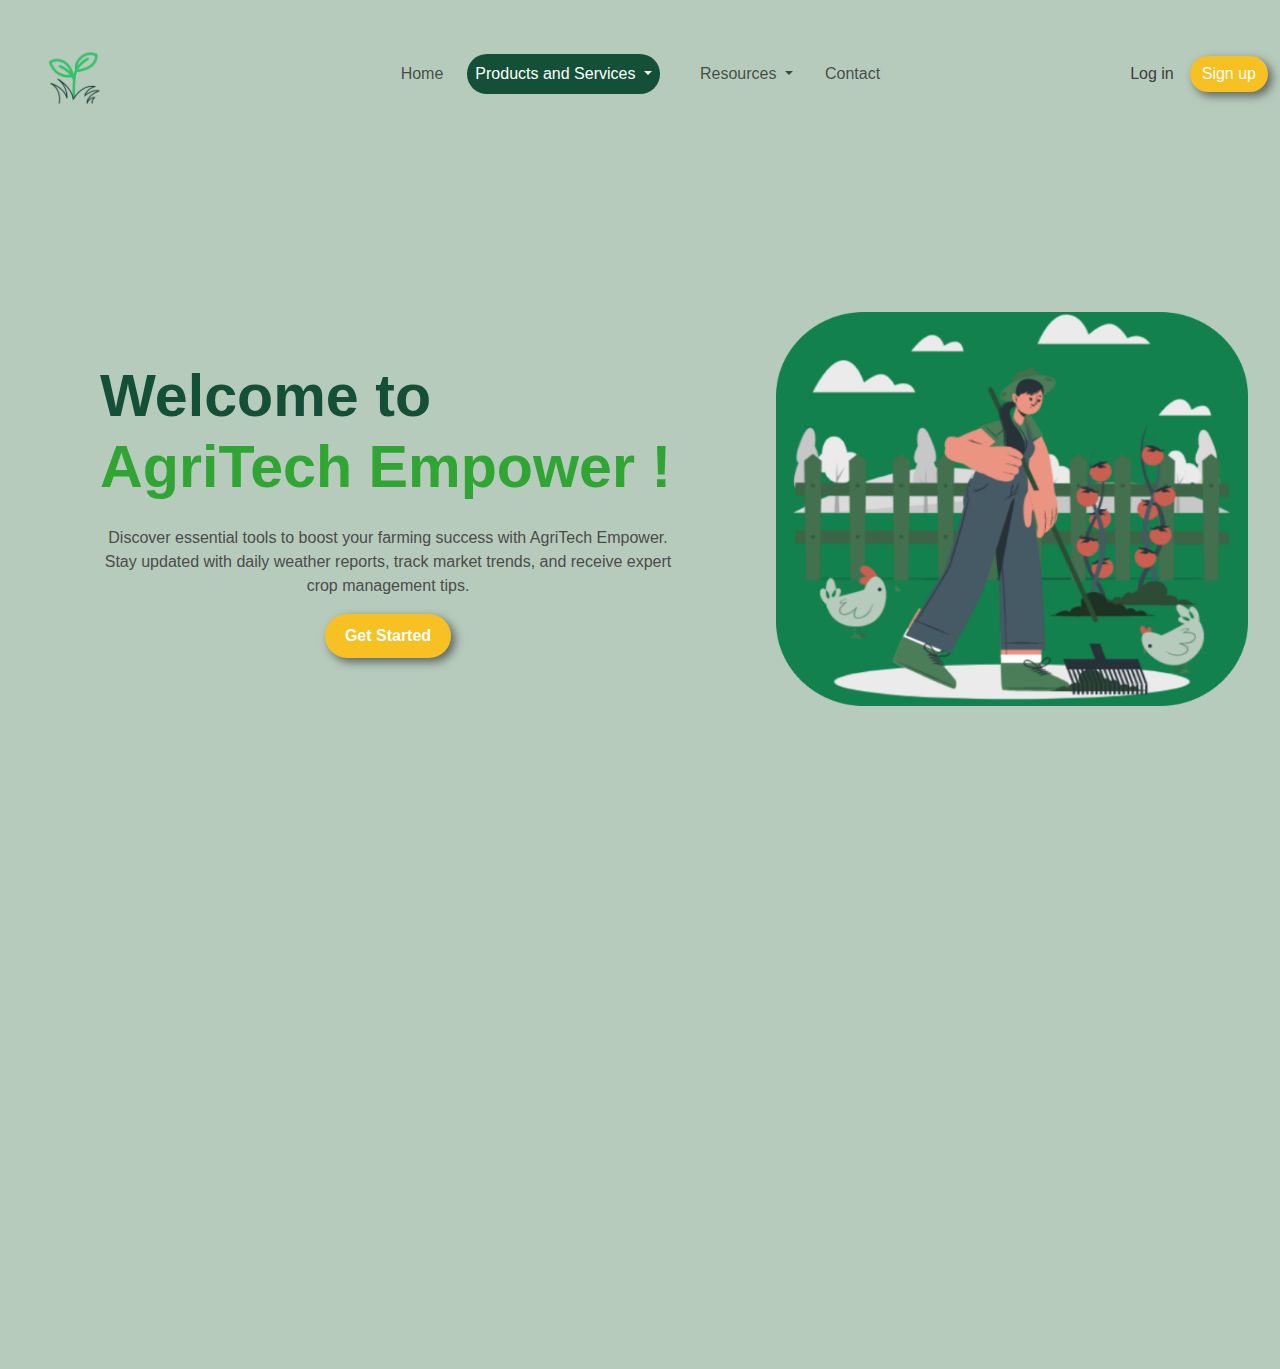
==== index.html @ 24bcfdf9 "home page" ====
<!DOCTYPE html>
<html lang="en">
<head>
    <meta charset="UTF-8">
    <meta name="viewport" content="width=device-width, initial-scale=1.0">
    <title>AgriTech-Empower</title>
    <link href="https://cdn.jsdelivr.net/npm/bootstrap@5.3.3/dist/css/bootstrap.min.css" rel="stylesheet" integrity="sha384-QWTKZyjpPEjISv5WaRU9OFeRpok6YctnYmDr5pNlyT2bRjXh0JMhjY6hW+ALEwIH" crossorigin="anonymous">
    
    <link rel="stylesheet" href="style.css">

</head>
<body>
    <!-- navbar bootstrap -->
    <nav class="navbar navbar-expand-lg" style="background-color: #B7CBBC;">
        <div class="container-fluid">
          <!-- <a class="navbar-brand" href="#">Navbar</a> -->
          <button class="navbar-toggler" type="button" data-bs-toggle="collapse" data-bs-target="#navbarSupportedContent" aria-controls="navbarSupportedContent" aria-expanded="false" aria-label="Toggle navigation">
            <span class="navbar-toggler-icon"></span>
          </button>
          <img class="navbar-brand"  src="logo.png" alt="logo" style="height: 8.29rem; width: 8.18;"
          >
          <div class="collapse navbar-collapse" id="navbarSupportedContent">
            <ul class="navbar-nav me-auto mb-2 mb-lg-0" id="navbar-nav">
                <a class="nav-link " aria-current="page" href="#">Home</a>
                
              <li class="nav-item dropdown" id="dropdown">
                <a class="nav-link dropdown-toggle" href="#" role="button" data-bs-toggle="dropdown" aria-expanded="false" style="color: white; ">
                    Products and Services 
                </a>
                <ul class="dropdown-menu">
                  <li><a class="dropdown-item" href="#">Action</a></li>
                  <li><a class="dropdown-item" href="#">Another action</a></li>
                  <li><hr class="dropdown-divider"></li>
                  <li><a class="dropdown-item" href="#">Something else here</a></li>
                </ul>
              </li>
              <li class="nav-item dropdown">
                <a class="nav-link dropdown-toggle" href="#" role="button" data-bs-toggle="dropdown" aria-expanded="false">
                    Resources
                </a>
                <ul class="dropdown-menu">
                  <li><a class="dropdown-item" href="#">Action</a></li>
                  <li><a class="dropdown-item" href="#">Another action</a></li>
                  <li><hr class="dropdown-divider"></li>
                  <li><a class="dropdown-item" href="#">Something else here</a></li>
                </ul>
              </li>
              <a class="nav-link" href="#">Contact</a>
            </ul>
            <div class="auth-buttons">
                    <a class="nav-link" href="#" style="color: #3D3C3C;">Log in</a>
                <form class="d-flex" role="search">

                  <button class="btn btn-outline-success" type="submit" style="color: white; background-color: #F7C023; border-radius: 30px; box-shadow: 4px 4px 10px rgba(0, 0, 0, 0.5); border: none;">Sign up</button>
                </form>
            </div>
            
          </div>
        </div>
      </nav>

    <!-- hero section not by bootstrap -->
     <section class="hero" class="container" >
        <div class="hero-details container-fluid">
            <h1 style="font-weight: 700;"><p>Welcome to</p>
                AgriTech Empower !
            </h1>
            <div class="hero-text">
                Discover essential tools to boost your farming
                success with AgriTech Empower. Stay updated
                with daily weather reports, track market trends,
                and receive expert crop management tips.
            </div>
            <form id="hero-form"   action="">
                <button style="font-weight: 550;">Get Started</button>
            </form>
        </div>
      
        <img src="illustration.png" alt="illustration" style="height: 24.625em; width: 29.5em; border-radius: 30px; margin-right: 2em;">


     </section>



    <div style="margin-top: 500px;"></div>
    <script src="https://cdn.jsdelivr.net/npm/@popperjs/core@2.11.8/dist/umd/popper.min.js" integrity="sha384-I7E8VVD/ismYTF4hNIPjVp/Zjvgyol6VFvRkX/vR+Vc4jQkC+hVqc2pM8ODewa9r" crossorigin="anonymous"></script>
<script src="https://cdn.jsdelivr.net/npm/bootstrap@5.3.3/dist/js/bootstrap.min.js" integrity="sha384-0pUGZvbkm6XF6gxjEnlmuGrJXVbNuzT9qBBavbLwCsOGabYfZo0T0to5eqruptLy" crossorigin="anonymous"></script>
</body>
</html>
---- style.css ----
body {
    font-family: 'Poppins', sans-serif;
    
}


.navbar-nav {
    margin: 0 auto;
 }
.nav-item {
    margin: 0 1rem; 
    color: #4B4B4B;
}

#dropdown {
    color: white;
    background-color: #144F37;
    border-radius: 30px;
}

.auth-buttons {
    display: flex;
    align-items: center;
    
}
.auth-buttons a {
    margin-right: 1rem; 
}

body {
    background-color: #B7CBBC;
}

.hero {
    /* 
    display: flex;
    justify-content: center;
    align-items: center; */
    display: flex;
    align-items: center;
    justify-content: center;
    text-align: center;
    height: 80vh;
    /* gap: 50em; */

}
.hero-details {
    display: flex;
    flex-direction: column;
    justify-content:center ;
    max-width: 600px; 
    margin: 0 auto;
    gap: 1rem;

    
}
.hero-details > h1 {
    font-size: 3.7em;
    color: #30A534;
    text-align: left;
    /* margin-top: 0; */
    /* align-self: center; */
}

#hero-form > button {
    
    background-color: #F7C023;
    color: white;
    border: none;
    border-radius: 30px;
    padding: 10px 20px;
    font-size: 16px;
    box-shadow: 4px 4px 10px rgba(0, 0, 0, 0.5);
} 

h1 > p {
    color: #144F37;
    margin: 0;
}
.hero-details > .hero-text {
    /* font-size: 5em; */
    color: #4B4B4B;
    /* padding-left: 2.5rem;
    padding-right: 31.25rem; */
    /* max-width: 250px; */
    /* align-self: center; */
}
.hero > img {
    width: 400px;
    height: 300px;
}


@media (max-width: 768px) {
    .hero img {
        display: none; 
    }

    .hero-details {
        text-align: center; 
    }
}
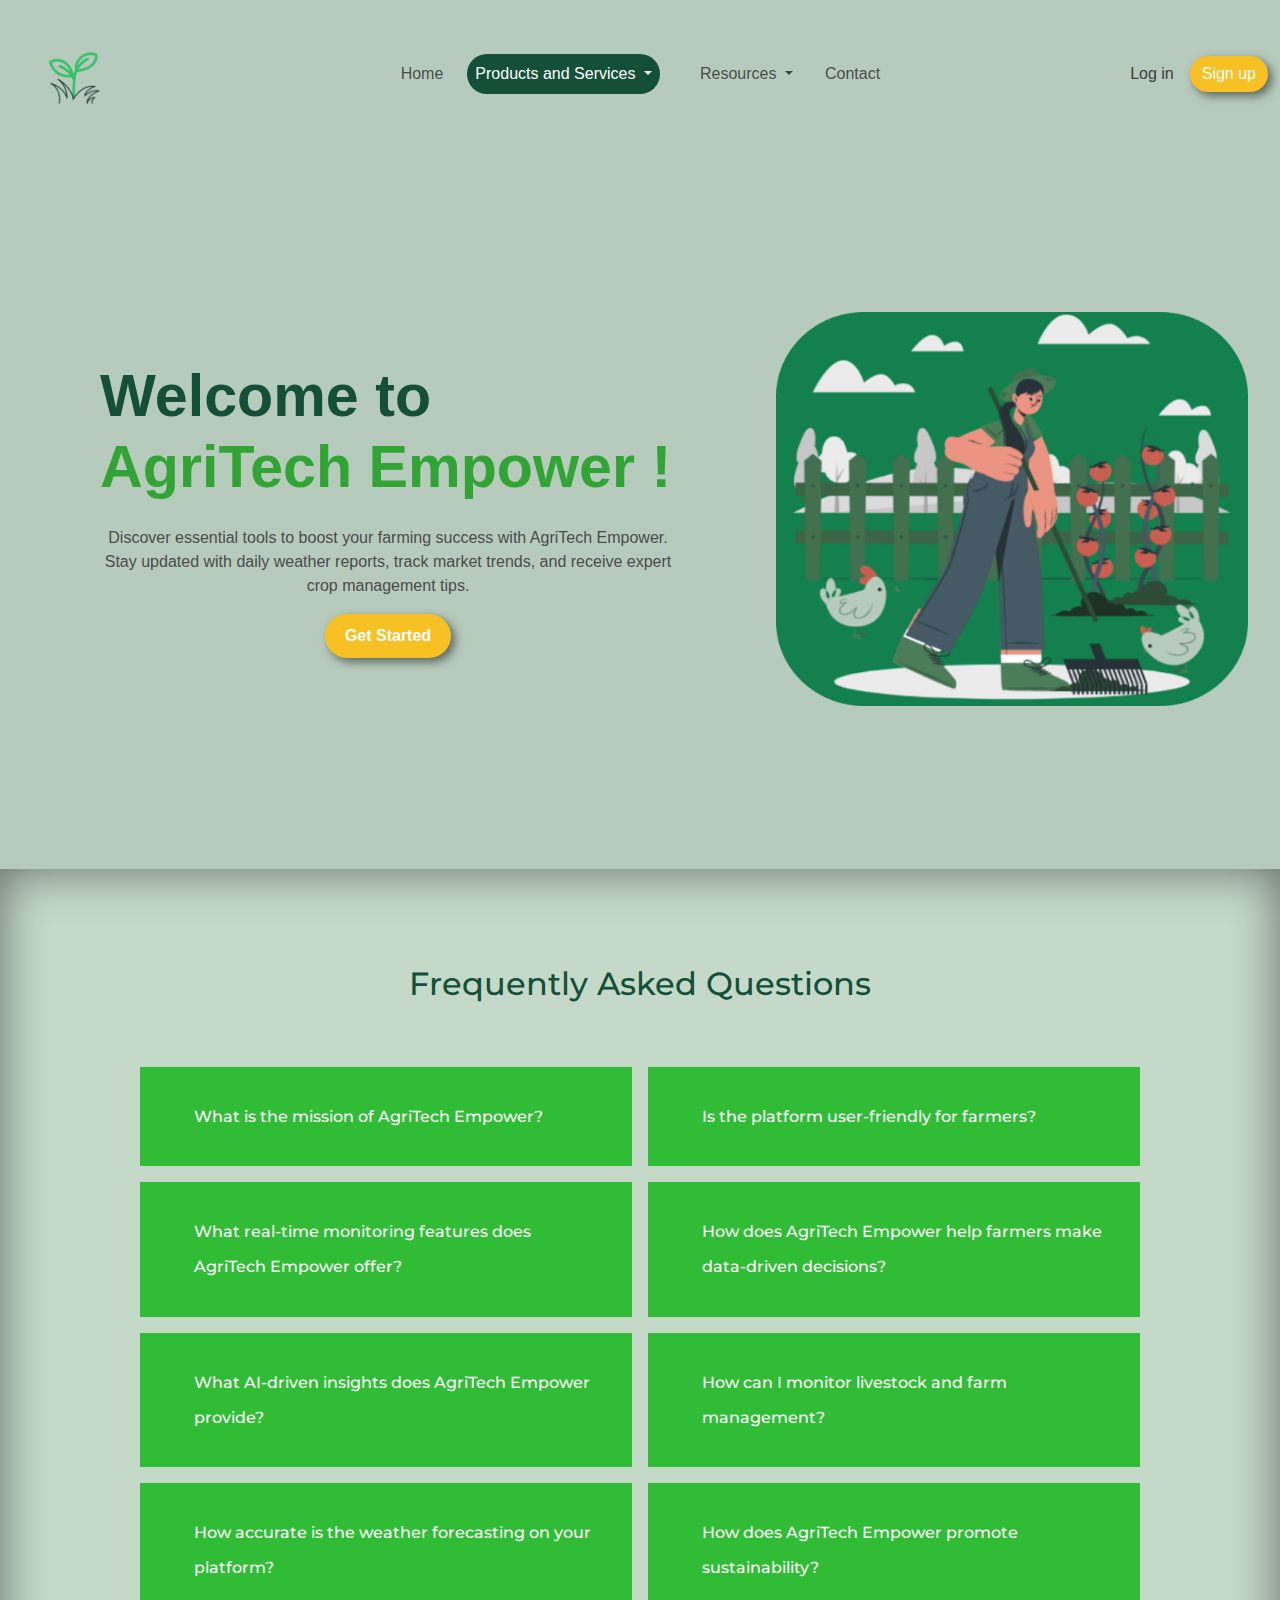
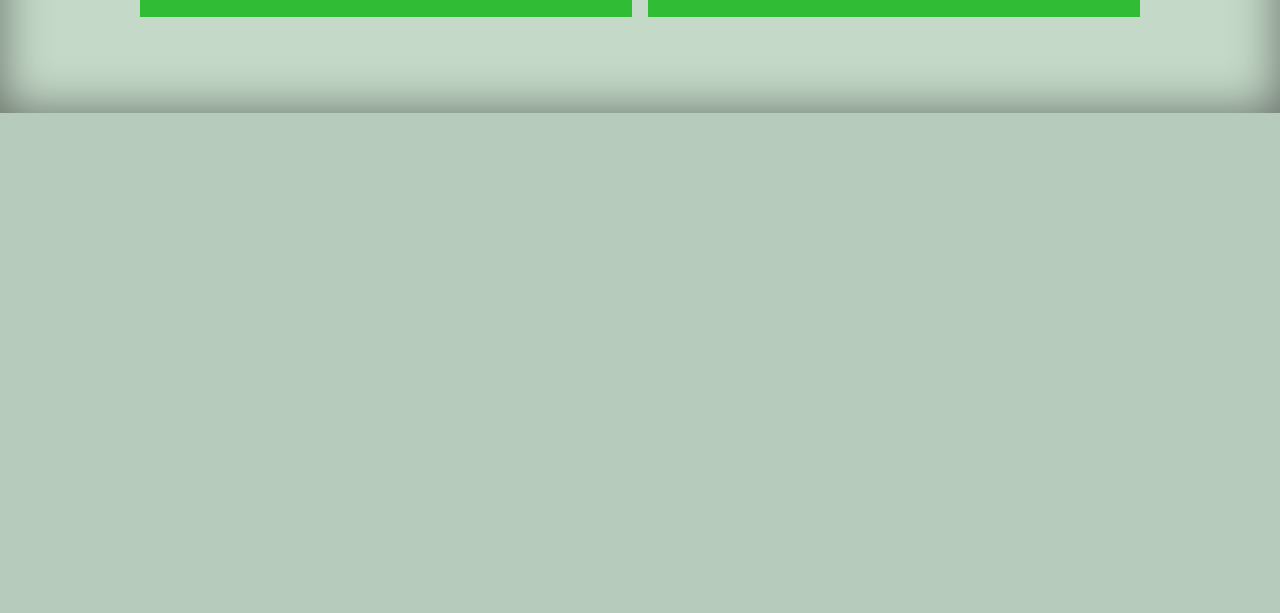
==== commit 1c1ac42b: "Added faq's section" ====
--- a/index.html
+++ b/index.html
@@ -5,6 +5,13 @@
     <meta name="viewport" content="width=device-width, initial-scale=1.0">
     <title>AgriTech-Empower</title>
     <link href="https://cdn.jsdelivr.net/npm/bootstrap@5.3.3/dist/css/bootstrap.min.css" rel="stylesheet" integrity="sha384-QWTKZyjpPEjISv5WaRU9OFeRpok6YctnYmDr5pNlyT2bRjXh0JMhjY6hW+ALEwIH" crossorigin="anonymous">
+    <!-- ICONSCOUT CDN-->
+    <link rel="stylesheet" href="https://unicons.iconscout.com/release/v4.0.8/css/line.css">
+
+    <!-- GOOGLE FONT (MONTSERRAT) -->
+    <link rel="preconnect" href="https://fonts.googleapis.com">
+    <link rel="preconnect" href="https://fonts.gstatic.com" crossorigin>
+    <link href="https://fonts.googleapis.com/css2?family=Montserrat:wght@300;400;500;600;700;900&display=swap" rel="stylesheet">
     
     <link rel="stylesheet" href="style.css">
 
@@ -80,10 +87,118 @@
 
 
      </section>
-
-
+     <!---------------------- FAQ's Section --------------------->
+     <section class="faqs">
+      <h2 id="head_dark">Frequently Asked Questions</h2>
+      <div class="container faqs__container">
+          <article class="faq">
+              <div class="faq__icon"><i class="uil uil-plus"></i></div>
+              <div class="question__answer">
+                  <h4 class="h4_faq">What is the mission of AgriTech Empower?</h4>
+                  <p>
+                      Our mission is to optimize farm management, reduce risks, and promote environmental stewardship by empowering farmers with cutting-edge tools and knowledge.
+                  </p>
+              </div>
+          </article>
+
+          <article class="faq">
+              <div class="faq__icon"><i class="uil uil-plus"></i></div>
+              <div class="question__answer">
+                  <h4 class="h4_faq">Is the platform user-friendly for farmers?</h4>
+                  <p>
+                      Absolutely! AgriTech Empower features a user-friendly interface that is mobile-accessible and includes a multilingual dashboard to cater to diverse users.
+                  </p>
+              </div>
+          </article>
+          
+  
+          <article class="faq">
+              <div class="faq__icon"><i class="uil uil-plus"></i></div>
+              <div class="question__answer">
+                  <h4 class="h4_faq">What real-time monitoring features does AgriTech Empower offer?</h4>
+                  <p>
+                      Our IoT sensors monitor soil conditions for precise irrigation, and farmers receive instant alerts on weather changes and market trends to aid proactive farming.
+                  </p>
+              </div>
+          </article>
+
+          <article class="faq">
+              <div class="faq__icon"><i class="uil uil-plus"></i></div>
+              <div class="question__answer">
+                  <h4 class="h4_faq">How does AgriTech Empower help farmers make data-driven decisions?</h4>
+                  <p>
+                      Our platform offers interactive charts displaying crop growth trends, weather forecasts, and market prices, allowing farmers to make informed decisions quickly.
+                  </p>
+              </div>
+          </article>
+  
+          <article class="faq">
+              <div class="faq__icon"><i class="uil uil-plus"></i></div>
+              <div class="question__answer">
+                  <h4 class="h4_faq">What AI-driven insights does AgriTech Empower provide?</h4>
+                  <p>
+                      We use machine learning to offer personalized insurance recommendations, ensuring that farmers' investments are well-protected.
+                  </p>
+              </div>
+          </article>
+  
+          <article class="faq">
+              <div class="faq__icon"><i class="uil uil-plus"></i></div>
+              <div class="question__answer">
+                  <h4 class="h4_faq">How can I monitor livestock and farm management?</h4>
+                  <p>
+                      Farmers can efficiently track animal health, feeding schedules, and productivity through our management tools, ensuring optimal care for livestock.
+                  </p>
+              </div>
+          </article>
+  
+          <article class="faq">
+              <div class="faq__icon"><i class="uil uil-plus"></i></div>
+              <div class="question__answer">
+                  <h4 class="h4_faq">How accurate is the weather forecasting on your platform?</h4>
+                  <p>
+                      We provide accurate weather predictions, helping farmers protect their crops and plan their activities effectively.
+                  </p>
+              </div>
+          </article>
+  
+          <article class="faq">
+              <div class="faq__icon"><i class="uil uil-plus"></i></div>
+              <div class="question__answer">
+                  <h4 class="h4_faq">How does AgriTech Empower promote sustainability?</h4>
+                  <p>
+                      We educate farmers on eco-friendly practices and sustainable farming methods, helping them to minimize environmental impact while maximizing productivity.
+                  </p>
+              </div>
+          </article>
+  
+  
+          
+      </div>
+  </section>
+  <!-- ==========================END OF FAQS========================== -->
 
     <div style="margin-top: 500px;"></div>
+    <script>
+      //show/hide faq answer
+      const faqs = document.querySelectorAll('.faq');
+
+      faqs.forEach(faq => {
+          faq.addEventListener('click',()=>{
+              faq.classList.toggle('open');
+
+              //change icon
+              const icon =faq.querySelector('.faq__icon i');
+              if(icon.className === 'uil uil-plus'){
+                  icon.className = "uil uil-minus";
+              }
+              else {
+                  icon.className = "uil uil-plus";
+              }
+          })
+      })
+
+   </script>
     <script src="https://cdn.jsdelivr.net/npm/@popperjs/core@2.11.8/dist/umd/popper.min.js" integrity="sha384-I7E8VVD/ismYTF4hNIPjVp/Zjvgyol6VFvRkX/vR+Vc4jQkC+hVqc2pM8ODewa9r" crossorigin="anonymous"></script>
 <script src="https://cdn.jsdelivr.net/npm/bootstrap@5.3.3/dist/js/bootstrap.min.js" integrity="sha384-0pUGZvbkm6XF6gxjEnlmuGrJXVbNuzT9qBBavbLwCsOGabYfZo0T0to5eqruptLy" crossorigin="anonymous"></script>
 </body>
--- a/style.css
+++ b/style.css
@@ -101,3 +101,66 @@
     }
 }
 
+
+/* =========================FAQs========================== */
+.faqs {
+    margin: 0; 
+    background-color: #C4D9C7;
+    padding: 6rem 0;
+    font-family: "Montserrat", sans-serif;
+    line-height: 1.7;
+    color: white;
+    box-shadow: inset 0 0 3rem  rgba(0, 0, 0, 0.5);
+    
+}
+
+.faqs__container {
+    display: grid;
+    grid-template-columns: 1fr 1fr;
+    gap: 1rem;
+    width: 80%;
+    margin: 0 auto;
+}
+
+.faq {
+    padding: 2rem;
+    display: flex;
+    align-items: center;
+    gap: 1.4rem ;
+    height: fit-content;
+    background: #30bd35;
+    cursor: pointer;
+}
+
+
+.faq h4 {
+    margin: 0; 
+    font-size: 1rem;
+    line-height: 2.2;
+}
+
+.faq__icon {
+    align-self: flex-start;
+    font-size: 1.2rem;
+}
+
+.faq p{
+    margin-top: 0.8rem;
+    display: none;
+}  
+
+.faq.open p {
+    display: block;
+}
+
+#head_dark{
+    line-height: 1.2;
+    color: #144F37;
+    text-align: center;
+    margin-bottom: 4rem;
+    font-size: 2rem;
+}
+.h4_faq{
+    line-height: 1.2;
+    font-size: 1.3rem;
+}
